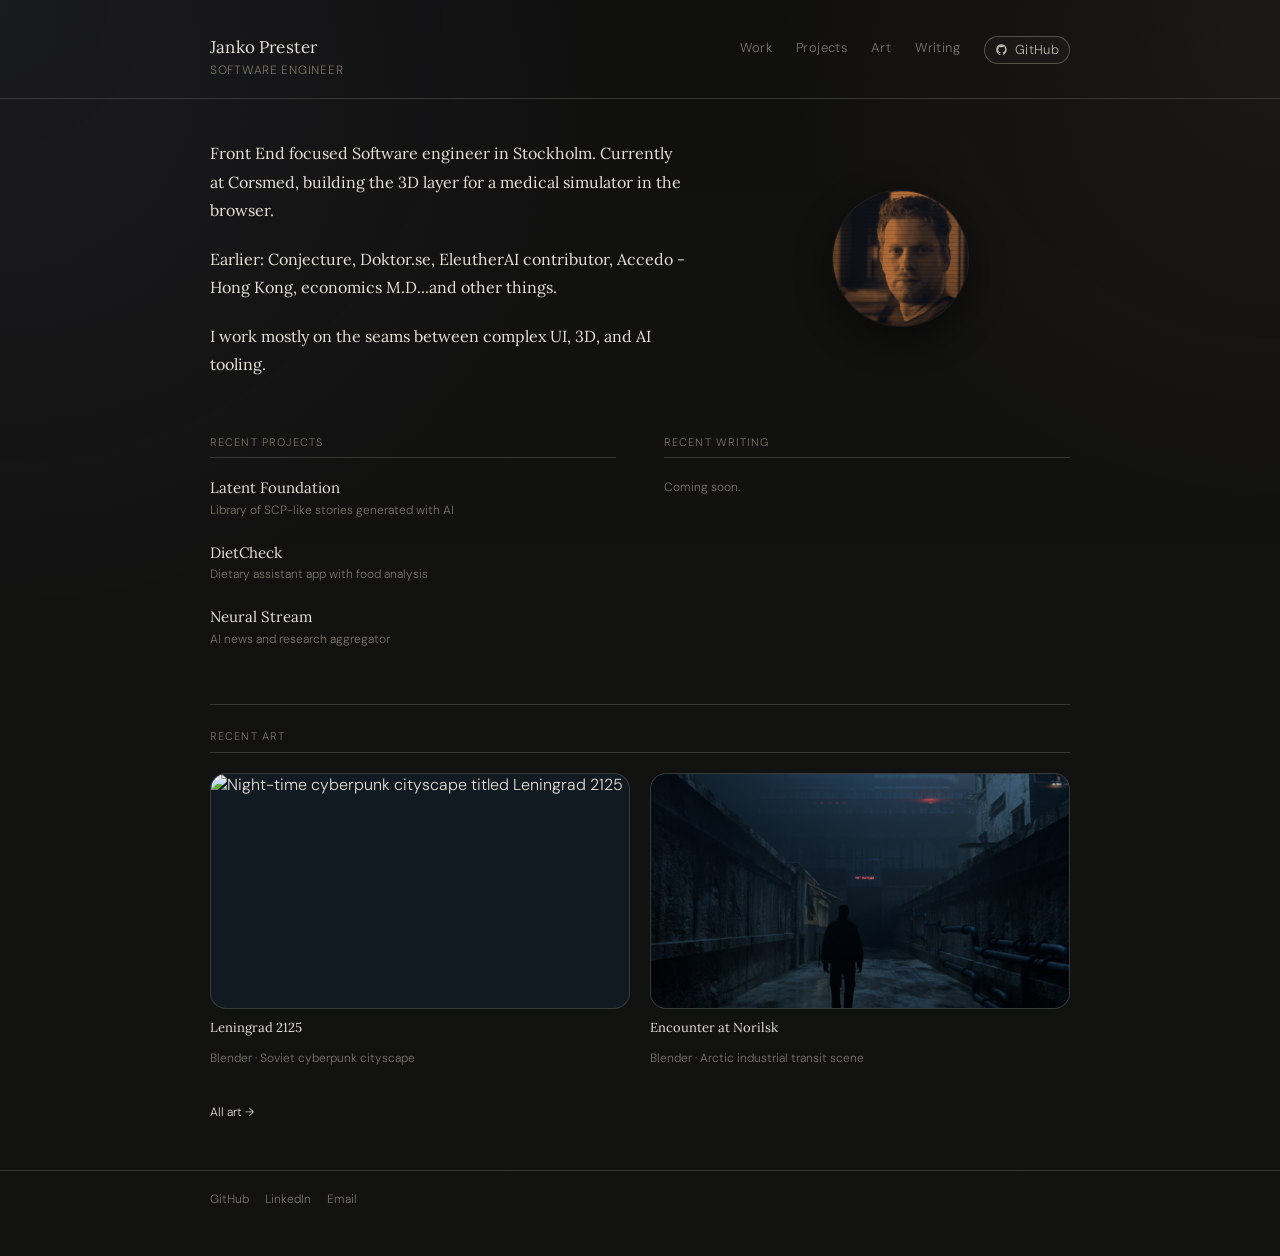
==== index.html @ cbc4a138 "Update artwork references and adjust GitHub link styling" ====
<!doctype html>
<html lang="en">
  <head>
    <meta charset="utf-8" />
    <meta name="viewport" content="width=device-width, initial-scale=1" />
    <title>Janko Prester</title>
    <meta
      name="description"
      content="Personal website of Janko Prester, software engineer in Stockholm working across complex web applications, 3D interfaces, and AI-assisted development."
    />
    <link rel="icon" href="/favicon.svg" type="image/svg+xml" />
    <link rel="preconnect" href="https://fonts.googleapis.com" />
    <link rel="preconnect" href="https://fonts.gstatic.com" crossorigin />
    <link
      href="https://fonts.googleapis.com/css2?family=Lora:ital,wght@0,400;0,500;1,400&family=DM+Sans:wght@300;400&display=swap"
      rel="stylesheet"
    />
    <script>
      document.documentElement.classList.add('js');
    </script>
    <link rel="stylesheet" href="styles/style.css" />
  </head>
  <body>
    <a class="skip-link" href="#main">Skip to content</a>
    <div class="site-shell">
      <div class="site-panel">
        <header class="site-header">
          <a class="site-brand" href="/">
            <span class="site-name">Janko Prester</span>
            <span class="site-title">Software Engineer</span>
          </a>
          <nav class="site-nav" aria-label="Primary" data-site-nav data-open="false">
            <button
              class="menu-toggle"
              type="button"
              aria-expanded="false"
              aria-controls="site-menu"
              aria-label="Toggle navigation"
              data-nav-toggle
            >
              <span class="menu-toggle-inner" aria-hidden="true">
                <span class="menu-toggle-bar"></span>
                <span class="menu-toggle-bar"></span>
                <span class="menu-toggle-bar"></span>
              </span>
            </button>
            <ul class="site-nav-links" id="site-menu" data-nav-menu>
              <li><a href="/work/">Work</a></li>
              <li><a href="/projects/">Projects</a></li>
              <li><a href="/art/">Art</a></li>
              <li><a href="/writing/">Writing</a></li>
              <li class="site-nav-link--github">
                <a href="https://github.com/jprester" target="_blank" rel="noopener noreferrer" aria-label="Janko Prester on GitHub">
                  <span class="nav-icon" aria-hidden="true">
                    <svg viewBox="0 0 16 16" xmlns="http://www.w3.org/2000/svg">
                      <path fill="currentColor" d="M8 1.5a6.5 6.5 0 0 0-2.06 12.67c.32.06.43-.14.43-.3v-1.06c-1.76.39-2.13-.75-2.13-.75-.29-.73-.7-.92-.7-.92-.57-.4.04-.4.04-.4.63.04.96.64.96.64.56.96 1.47.68 1.83.52.06-.41.22-.68.4-.84-1.4-.16-2.87-.7-2.87-3.1 0-.68.25-1.24.64-1.67-.06-.16-.28-.8.06-1.66 0 0 .53-.17 1.73.64A6 6 0 0 1 8 4.73c.56 0 1.11.08 1.63.24 1.2-.81 1.73-.64 1.73-.64.34.86.12 1.5.06 1.66.4.43.64 1 .64 1.67 0 2.4-1.47 2.93-2.88 3.1.23.2.43.57.43 1.14v1.69c0 .17.11.37.44.3A6.5 6.5 0 0 0 8 1.5Z"/>
                    </svg>
                  </span>
                  <span>GitHub</span>
                </a>
              </li>
            </ul>
          </nav>
        </header>

        <main class="page-content" id="main">
          <section class="home-intro" aria-labelledby="home-intro-title">
            <h1 class="visually-hidden" id="home-intro-title">Introduction</h1>
            <div class="home-intro-layout">
              <div class="home-intro-copy">
                <p>Front End focused Software engineer in Stockholm. Currently at Corsmed, building the 3D layer for a medical simulator in the browser.</p>
                <p>Earlier: Conjecture, Doktor.se, EleutherAI contributor, Accedo - Hong Kong, economics M.D...and other things.</p>
                <p>I work mostly on the seams between complex UI, 3D, and AI tooling.</p>
              </div>
              <aside class="intro-scene" aria-hidden="true">
                <div class="photo-frame">
                  <div class="photo-wrap">
                    <img class="photo-img" src="/public/img/janko_prester_profile_pic.jpg" alt="" />
                    <div class="photo-tone"></div>
                    <div class="photo-scanlines"></div>
                    <div class="photo-glitch"></div>
                    <div class="photo-vignette"></div>
                  </div>
                </div>
              </aside>
            </div>
          </section>

          <section class="home-streams" aria-label="Recent work streams">
            <div>
              <p class="section-label">Recent projects</p>
              <div class="entry-list">
                <a class="entry-card" href="/projects/">
                  <div class="entry-title">Latent Foundation</div>
                  <div class="entry-meta">Library of SCP-like stories generated with AI</div>
                </a>
                <a class="entry-card" href="/projects/">
                  <div class="entry-title">DietCheck</div>
                  <div class="entry-meta">Dietary assistant app with food analysis</div>
                </a>
                <a class="entry-card" href="https://neural-stream.vercel.app/" target="_blank" rel="noopener noreferrer">
                  <div class="entry-title">Neural Stream</div>
                  <div class="entry-meta">AI news and research aggregator</div>
                </a>
              </div>
            </div>

            <div>
              <p class="section-label">Recent writing</p>
              <p class="small-note" style="margin-top:0.6rem">Coming soon.</p>
              <!--
                <div class="entry-list">
                  <a class="entry-card" href="/writing/">
                    <div class="entry-title">Building the GPT-J frontend in 2021</div>
                    <div class="entry-meta">April 2026</div>
                  </a>
                  <a class="entry-card" href="/writing/">
                    <div class="entry-title">AI-assisted development workflows that actually work</div>
                    <div class="entry-meta">March 2026</div>
                  </a>
                </div>
              -->
            </div>
          </section>

          <section class="art-section" aria-labelledby="recent-art-title">
            <p class="section-label" id="recent-art-title">Recent art</p>
            <div class="art-grid">
              <article>
                <a class="art-thumb" href="/public/art/leningrad-2125.png" target="_blank" rel="noopener noreferrer">
                  <img
                    class="art-thumb-image"
                    src="/public/art/leningrad-2125.png"
                    alt="Night-time cyberpunk cityscape titled Leningrad 2125"
                    loading="lazy"
                    decoding="async"
                  />
                </a>
                <div class="art-caption">
                  <a class="art-title text-link" href="/art/">Leningrad 2125</a>
                  <p class="art-meta">Blender · Soviet cyberpunk cityscape</p>
                </div>
              </article>
              <article>
                <a class="art-thumb" href="/public/art/encounter-at-norilsk.png" target="_blank" rel="noopener noreferrer">
                  <img
                    class="art-thumb-image"
                    src="/public/art/encounter-at-norilsk.png"
                    alt="Snowy industrial station scene titled Encounter at Norilsk"
                    loading="lazy"
                    decoding="async"
                  />
                </a>
                <div class="art-caption">
                  <a class="art-title text-link" href="/art/">Encounter at Norilsk</a>
                  <p class="art-meta">Blender · Arctic industrial transit scene</p>
                </div>
              </article>
            </div>
            <p class="art-link-row">
              <a class="text-link small-note" href="/art/">All art →</a>
            </p>
          </section>
        </main>

        <footer class="footer">
          <div class="footer-inner">
            <!-- <p class="small-note">Static v1. Designed for a later content-driven expansion without changing the URL structure.</p> -->
            <div class="footer-links">
              <a href="https://github.com/jprester">GitHub</a>
              <a href="https://www.linkedin.com/in/jankoprester/">LinkedIn</a>
              <a href="mailto:janko.prester@gmail.com">Email</a>
            </div>
          </div>
        </footer>
      </div>
    </div>
    <script src="scripts/site.js"></script>
  </body>
</html>
---- styles/style.css ----
:root {
  color-scheme: dark;
  --page-background: #111110;
  --page-background-soft: #171715;
  --panel-background: rgba(17, 17, 16, 0.86);
  --panel-border: rgba(87, 86, 80, 0.55);
  --text-primary: #e4e0d8;
  --text-secondary: #bdb7ab;
  --text-muted: #7a756b;
  --text-faint: #605c55;
  --accent: #d2cdc0;
  --accent-soft: rgba(210, 205, 192, 0.16);
  --shadow-color: rgba(0, 0, 0, 0.24);
  --content-width: 860px;
  --page-padding: 2.5rem;
  --section-gap: 3.5rem;
  --border-hairline: 0.5px;
  --font-sans: "DM Sans", sans-serif;
  --font-serif: "Lora", serif;
}

* {
  box-sizing: border-box;
}

html {
  background: var(--page-background);
}

body {
  margin: 0;
  min-height: 100vh;
  font-family: var(--font-sans);
  font-weight: 300;
  color: var(--text-primary);
  background:
    radial-gradient(
      circle at top left,
      rgba(104, 111, 145, 0.12),
      transparent 34%
    ),
    radial-gradient(
      circle at top right,
      rgba(152, 119, 90, 0.09),
      transparent 28%
    ),
    linear-gradient(180deg, #0f0f0e 0%, #111110 24%, #121211 100%);
}

a {
  color: inherit;
}

img {
  max-width: 100%;
  display: block;
}

button,
input,
textarea,
select {
  font: inherit;
}

.site-shell {
  width: 100%;
}

.site-panel {
  min-height: 100vh;
}

.site-header {
  display: flex;
  justify-content: space-between;
  align-items: flex-start;
  gap: 2rem;
  padding: 2.25rem max(1.5rem, calc((100% - var(--content-width)) / 2)) 1.3rem;
  border-bottom: var(--border-hairline) solid var(--panel-border);
}

.site-brand {
  display: inline-flex;
  flex-direction: column;
  gap: 0.22rem;
  text-decoration: none;
}

.site-name {
  font-family: var(--font-serif);
  font-size: 1.0625rem;
  font-weight: 400;
  letter-spacing: 0.01em;
  color: var(--text-primary);
}

.site-title {
  font-size: 0.75rem;
  letter-spacing: 0.06em;
  text-transform: uppercase;
  color: var(--text-muted);
}

.site-nav {
  display: flex;
  align-items: center;
  gap: 1.5rem;
}

.menu-toggle {
  display: none;
  align-items: center;
  justify-content: center;
  width: 2.75rem;
  height: 2.75rem;
  padding: 0;
  border: var(--border-hairline) solid var(--panel-border);
  border-radius: 999px;
  background: rgba(255, 255, 255, 0.02);
  color: var(--text-secondary);
}

.menu-toggle:hover,
.menu-toggle:focus-visible {
  border-color: rgba(206, 200, 186, 0.45);
  color: var(--text-primary);
}

.menu-toggle-bar {
  width: 1rem;
  height: 1px;
  border-radius: 999px;
  background: currentColor;
  transition:
    transform 160ms ease,
    opacity 160ms ease;
}

.menu-toggle-inner {
  display: inline-flex;
  flex-direction: column;
  gap: 0.24rem;
}

.menu-toggle[aria-expanded="true"] .menu-toggle-bar:nth-child(1) {
  transform: translateY(5px) rotate(45deg);
}

.menu-toggle[aria-expanded="true"] .menu-toggle-bar:nth-child(2) {
  opacity: 0;
}

.menu-toggle[aria-expanded="true"] .menu-toggle-bar:nth-child(3) {
  transform: translateY(-5px) rotate(-45deg);
}

.site-nav-links {
  display: flex;
  flex-wrap: wrap;
  justify-content: flex-end;
  gap: 1.5rem;
  margin: 0;
  padding: 0;
  list-style: none;
}

.site-nav-links a {
  font-size: 0.8125rem;
  letter-spacing: 0.03em;
  text-decoration: none;
  color: var(--text-muted);
  transition: color 160ms ease;
}

.site-nav-link--github a {
  display: inline-flex;
  align-items: center;
  gap: 0.4rem;
  padding: 0.28rem 0.62rem;
  border: var(--border-hairline) solid rgba(178, 170, 155, 0.38);
  border-radius: 999px;
  color: var(--text-secondary);
  background: rgba(255, 255, 255, 0.025);
}

.site-nav-link--github .nav-icon {
  width: 0.84rem;
  height: 0.84rem;
  display: inline-flex;
  align-items: center;
  justify-content: center;
}

.site-nav-link--github .nav-icon svg {
  width: 100%;
  height: 100%;
  display: block;
}

.site-nav-links a:hover,
.site-nav-links a:focus-visible,
.site-nav-links a[aria-current="page"] {
  color: var(--text-primary);
}

.site-nav-link--github a:hover,
.site-nav-link--github a:focus-visible {
  border-color: rgba(216, 203, 181, 0.58);
  background: rgba(255, 255, 255, 0.05);
}

.page-content {
  padding: 2.5rem max(1.5rem, calc((100% - var(--content-width)) / 2)) 0;
}

.home-intro,
.page-intro {
  max-width: 37rem;
  margin-bottom: var(--section-gap);
}

.home-intro {
  max-width: none;
}

.work-page-intro {
  max-width: none;
}

.home-intro-layout {
  display: grid;
  grid-template-columns: minmax(0, 1fr) minmax(260px, 340px);
  align-items: center;
  gap: clamp(1.2rem, 4vw, 2.8rem);
}

.home-intro-copy {
  max-width: 37rem;
}

.work-intro-copy {
  max-width: 46rem;
}

.intro-scene {
  width: min(100%, 135px);
  justify-self: center;
  opacity: 0.88;
  transition: opacity 300ms ease;
}

.photo-frame {
  width: 100%;
  border-radius: 999px;
  overflow: hidden;
  box-shadow:
    0 0 0 1px rgba(255, 255, 255, 0.07),
    0 12px 40px rgba(0, 0, 0, 0.6);
}

/* Duotone: container bg = amber highlight, screen overlay = near-black shadow */
.photo-wrap {
  position: relative;
  background: #bf6d28;
  overflow: hidden;
  isolation: isolate;
}

.photo-img {
  display: block;
  width: 100%;
  aspect-ratio: 1 / 1;
  object-fit: cover;
  object-position: center 20%;
  filter: grayscale(1) contrast(1.15) brightness(1.05);
  mix-blend-mode: multiply;
  animation: photoZoom 24s ease-in-out infinite alternate;
}

/* Shadow tone: screen over dark = near-black in shadows */
.photo-tone {
  position: absolute;
  inset: 0;
  background: #0e111a;
  mix-blend-mode: screen;
  z-index: 1;
  pointer-events: none;
  transition: opacity 300ms ease;
}

/* Scrolling scanlines */
.photo-scanlines {
  position: absolute;
  inset: 0;
  z-index: 2;
  pointer-events: none;
  background: repeating-linear-gradient(
    to bottom,
    transparent,
    transparent 3px,
    rgba(0, 0, 0, 0.09) 3px,
    rgba(0, 0, 0, 0.09) 4px
  );
  animation: scanMove 16s linear infinite;
}

/* Periodic RGB-split glitch flash */
.photo-glitch {
  position: absolute;
  inset: 0;
  z-index: 3;
  pointer-events: none;
  opacity: 0;
  background: none;
  transform: none;
  animation: photoGlitch 12s step-start infinite;
}

/* Edge vignette */
.photo-vignette {
  position: absolute;
  inset: 0;
  z-index: 4;
  pointer-events: none;
  background: radial-gradient(
    ellipse 88% 90% at 50% 38%,
    transparent 42%,
    rgba(0, 0, 0, 0.58) 100%
  );
}

/* Hover: full opacity, freeze zoom, slightly reveal colour */
.intro-scene:hover {
  opacity: 1;
}

.intro-scene:hover .photo-tone {
  opacity: 0.7;
}

.intro-scene:hover .photo-img {
  animation-play-state: paused;
}

@keyframes photoZoom {
  from {
    transform: scale(1);
  }
  to {
    transform: scale(1.07);
  }
}

@keyframes scanMove {
  from {
    background-position: 0 0;
  }
  to {
    background-position: 0 80px;
  }
}

@keyframes photoGlitch {
  0% {
    opacity: 0;
    background: none;
    transform: none;
  }
  86% {
    opacity: 0;
    background: none;
    transform: none;
  }
  86.4% {
    opacity: 1;
    background: linear-gradient(
      to bottom,
      transparent 0%,
      transparent 19%,
      rgba(215, 45, 20, 0.36) 19%,
      rgba(215, 45, 20, 0.36) 29%,
      transparent 29%,
      transparent 63%,
      rgba(25, 55, 210, 0.32) 63%,
      rgba(25, 55, 210, 0.32) 75%,
      transparent 75%
    );
    transform: translateX(-9px);
  }
  86.9% {
    opacity: 1;
    background: linear-gradient(
      to bottom,
      transparent 0%,
      transparent 8%,
      rgba(25, 55, 210, 0.32) 8%,
      rgba(25, 55, 210, 0.32) 18%,
      transparent 18%,
      transparent 47%,
      rgba(215, 45, 20, 0.36) 47%,
      rgba(215, 45, 20, 0.36) 57%,
      transparent 57%
    );
    transform: translateX(9px);
  }
  87.3% {
    opacity: 1;
    background: linear-gradient(
      to bottom,
      transparent 34%,
      rgba(170, 170, 25, 0.24) 34%,
      rgba(170, 170, 25, 0.24) 41%,
      transparent 41%
    );
    transform: translateX(-4px) skewX(-1.5deg);
  }
  87.7% {
    opacity: 0;
    background: none;
    transform: none;
  }
  100% {
    opacity: 0;
    background: none;
    transform: none;
  }
}

.home-intro p,
.page-intro p,
.prose p {
  margin: 0;
  font-family: var(--font-serif);
  font-size: 1rem;
  line-height: 1.78;
  color: var(--text-primary);
}

.home-intro p + p,
.page-intro p + p,
.prose p + p {
  margin-top: 1.25rem;
}

.home-streams {
  display: grid;
  grid-template-columns: minmax(0, 1fr) minmax(0, 1fr);
  gap: 3rem;
  margin-bottom: var(--section-gap);
}

.section-label {
  margin: 0 0 1.25rem;
  padding-bottom: 0.55rem;
  border-bottom: var(--border-hairline) solid var(--panel-border);
  font-size: 0.6875rem;
  letter-spacing: 0.1em;
  text-transform: uppercase;
  color: var(--text-muted);
}

.entry-list {
  display: grid;
  gap: 1.45rem;
}

.entry-card {
  text-decoration: none;
}

.entry-title {
  margin: 0 0 0.22rem;
  font-family: var(--font-serif);
  font-size: 0.9375rem;
  font-weight: 400;
  color: var(--text-primary);
  text-decoration: none;
}

.entry-card:hover .entry-title,
.entry-card:focus-visible .entry-title,
.text-link:hover,
.text-link:focus-visible {
  color: var(--accent);
}

.entry-meta,
.entry-summary,
.art-meta,
.small-note,
.footer-links a,
.list-meta,
.status-pill {
  font-size: 0.75rem;
  line-height: 1.55;
  color: var(--text-muted);
}

.entry-summary,
.list-summary {
  margin: 0.22rem 0 0;
}

.art-section {
  padding-top: 1.5rem;
  border-top: var(--border-hairline) solid var(--panel-border);
}

.art-grid,
.project-grid {
  display: grid;
  grid-template-columns: repeat(2, minmax(0, 1fr));
  gap: 1.25rem;
}

.art-card,
.project-card,
.list-card {
  padding: 0;
  border-radius: 18px;
}

.art-thumb {
  display: block;
  width: 100%;
  aspect-ratio: 16 / 9;
  border: var(--border-hairline) solid var(--panel-border);
  border-radius: 16px;
  background: #111921;
  overflow: hidden;
  text-decoration: none;
}

.art-thumb-image {
  display: block;
  width: 100%;
  height: 100%;
  object-fit: cover;
}

.art-caption {
  margin-top: 0.45rem;
}

.art-title {
  display: inline-block;
  font-family: var(--font-serif);
  font-size: 0.8125rem;
  font-weight: 400;
  text-decoration: none;
  color: var(--text-primary);
}

.text-link {
  text-decoration: none;
  color: var(--text-primary);
  transition: color 160ms ease;
}

.text-link--icon {
  display: inline-flex;
  align-items: center;
  gap: 0.42rem;
}

.link-icon {
  display: inline-flex;
  align-items: center;
  justify-content: center;
  width: 0.92rem;
  height: 0.92rem;
  flex: 0 0 auto;
  font-size: 0.9rem;
  line-height: 1;
  color: var(--text-muted);
  opacity: 0.9;
  transition:
    color 160ms ease,
    opacity 160ms ease,
    transform 160ms ease;
}

.link-icon svg {
  width: 100%;
  height: 100%;
  display: block;
}

.text-link--icon:hover .link-icon,
.text-link--icon:focus-visible .link-icon {
  color: var(--accent);
  opacity: 1;
  transform: translateY(-0.5px);
}

.pill-link {
  display: inline-flex;
  align-items: center;
  gap: 0.4rem;
  padding: 0.28rem 0.62rem;
  border: var(--border-hairline) solid rgba(178, 170, 155, 0.38);
  border-radius: 999px;
  color: var(--text-secondary);
  background: rgba(255, 255, 255, 0.025);
}

.pill-link:hover,
.pill-link:focus-visible {
  color: var(--text-primary);
  border-color: rgba(216, 203, 181, 0.58);
  background: rgba(255, 255, 255, 0.05);
}

.work-cv-link-row {
  margin: 2rem 0;
}

.art-link-row {
  margin-top: 1.25rem;
}

.page-grid {
  display: grid;
  gap: 1.5rem;
}

.page-grid + .page-grid,
.prose + .page-grid,
.page-intro + .prose,
.page-intro + .page-grid {
  margin-top: 2rem;
}

.list-card,
.project-card {
  padding: 1.1rem 1.15rem 1rem;
  border: var(--border-hairline) solid var(--panel-border);
  background: rgba(255, 255, 255, 0.02);
}

.work-cv-card {
  width: min(100%, 26rem);
  margin: 1.1rem 0 1.35rem;
}

.work-cv-card .project-links {
  margin-top: 0.85rem;
  padding-top: 0;
}

.project-card {
  display: flex;
  flex-direction: column;
}

.list-card-title,
.project-card-title {
  margin: 0;
  font-family: var(--font-serif);
  font-size: 1rem;
  font-weight: 400;
  color: var(--text-primary);
}

.list-meta,
.project-stack {
  margin: 0.25rem 0 0;
}

.list-summary,
.project-summary {
  margin: 0.65rem 0 0;
  color: var(--text-secondary);
}

.project-links,
.footer-links {
  display: flex;
  flex-wrap: wrap;
  gap: 1rem;
}

.project-links {
  margin-top: auto;
  padding-top: 0.85rem;
}

.page-heading {
  margin: 0 0 0.5rem;
  font-family: var(--font-serif);
  font-size: clamp(1.65rem, 4vw, 2.45rem);
  font-weight: 400;
  line-height: 1.08;
  color: var(--text-primary);
}

.kicker-row {
  display: flex;
  gap: 0.75rem;
  align-items: center;
  margin-bottom: 1rem;
}

.status-pill {
  display: inline-flex;
  align-items: center;
  padding: 0.22rem 0.55rem;
  border: var(--border-hairline) solid var(--panel-border);
  border-radius: 999px;
  letter-spacing: 0.04em;
  text-transform: uppercase;
}

.small-note {
  margin: 0;
}

.footer {
  margin-top: 3rem;
  padding: 1.2rem max(1.5rem, calc((100% - var(--content-width)) / 2)) 3rem;
  border-top: var(--border-hairline) solid var(--panel-border);
}

.footer-inner {
  display: flex;
  justify-content: space-between;
  gap: 1rem;
  align-items: center;
}

.footer-links a {
  text-decoration: none;
}

.footer-links a:hover,
.footer-links a:focus-visible {
  color: var(--text-primary);
}

.skip-link {
  position: absolute;
  top: -3rem;
  left: 1rem;
  z-index: 10;
  padding: 0.5rem 0.8rem;
  border-radius: 999px;
  background: var(--text-primary);
  color: var(--page-background);
  text-decoration: none;
}

.skip-link:focus {
  top: 1rem;
}

.visually-hidden {
  position: absolute;
  width: 1px;
  height: 1px;
  padding: 0;
  margin: -1px;
  overflow: hidden;
  clip: rect(0, 0, 0, 0);
  white-space: nowrap;
  border: 0;
}

@media (max-width: 820px) {
  .home-intro-layout {
    grid-template-columns: minmax(0, 1fr);
  }

  .intro-scene {
    justify-self: center;
  }

  .home-streams {
    gap: 2rem;
  }
}

@media (max-width: 680px) {
  :root {
    --page-padding: 1.2rem;
    --section-gap: 2.6rem;
  }

  .site-header {
    align-items: center;
    position: relative;
  }

  .js .menu-toggle {
    display: inline-flex;
  }

  .js .site-nav-links {
    display: none;
    position: absolute;
    top: 100%;
    left: 0;
    right: 0;
    z-index: 20;
    background: var(--page-background);
    border-top: var(--border-hairline) solid var(--panel-border);
    border-bottom: var(--border-hairline) solid var(--panel-border);
    padding: 0.25rem max(1.5rem, calc((100% - var(--content-width)) / 2)) 0.5rem;
    flex-direction: column;
    gap: 0;
  }

  .js .site-nav[data-open="true"] .site-nav-links {
    display: flex;
  }

  .site-nav-links a {
    display: block;
    padding: 0.65rem 0;
  }

  .site-nav-link--github a {
    display: block;
    padding: 0.65rem 0;
    margin-top: 0;
    border: 0;
    border-radius: 0;
    background: transparent;
    color: var(--text-muted);
  }

  .site-nav-link--github .nav-icon {
    display: none;
  }

  .page-content {
    padding-top: 1.8rem;
  }

  .home-intro,
  .page-intro {
    max-width: none;
  }

  .intro-scene {
    width: min(100%, 120px);
    justify-self: center;
  }

  .home-intro p,
  .page-intro p,
  .prose p {
    font-size: 0.95rem;
  }

  .home-streams,
  .art-grid,
  .project-grid {
    grid-template-columns: 1fr;
  }

  .art-grid {
    gap: 0.95rem;
  }

  .footer-inner {
    flex-direction: column;
    align-items: flex-start;
  }
}

@media (prefers-reduced-motion: reduce) {
  .photo-img,
  .photo-scanlines,
  .photo-glitch {
    animation: none !important;
  }
}
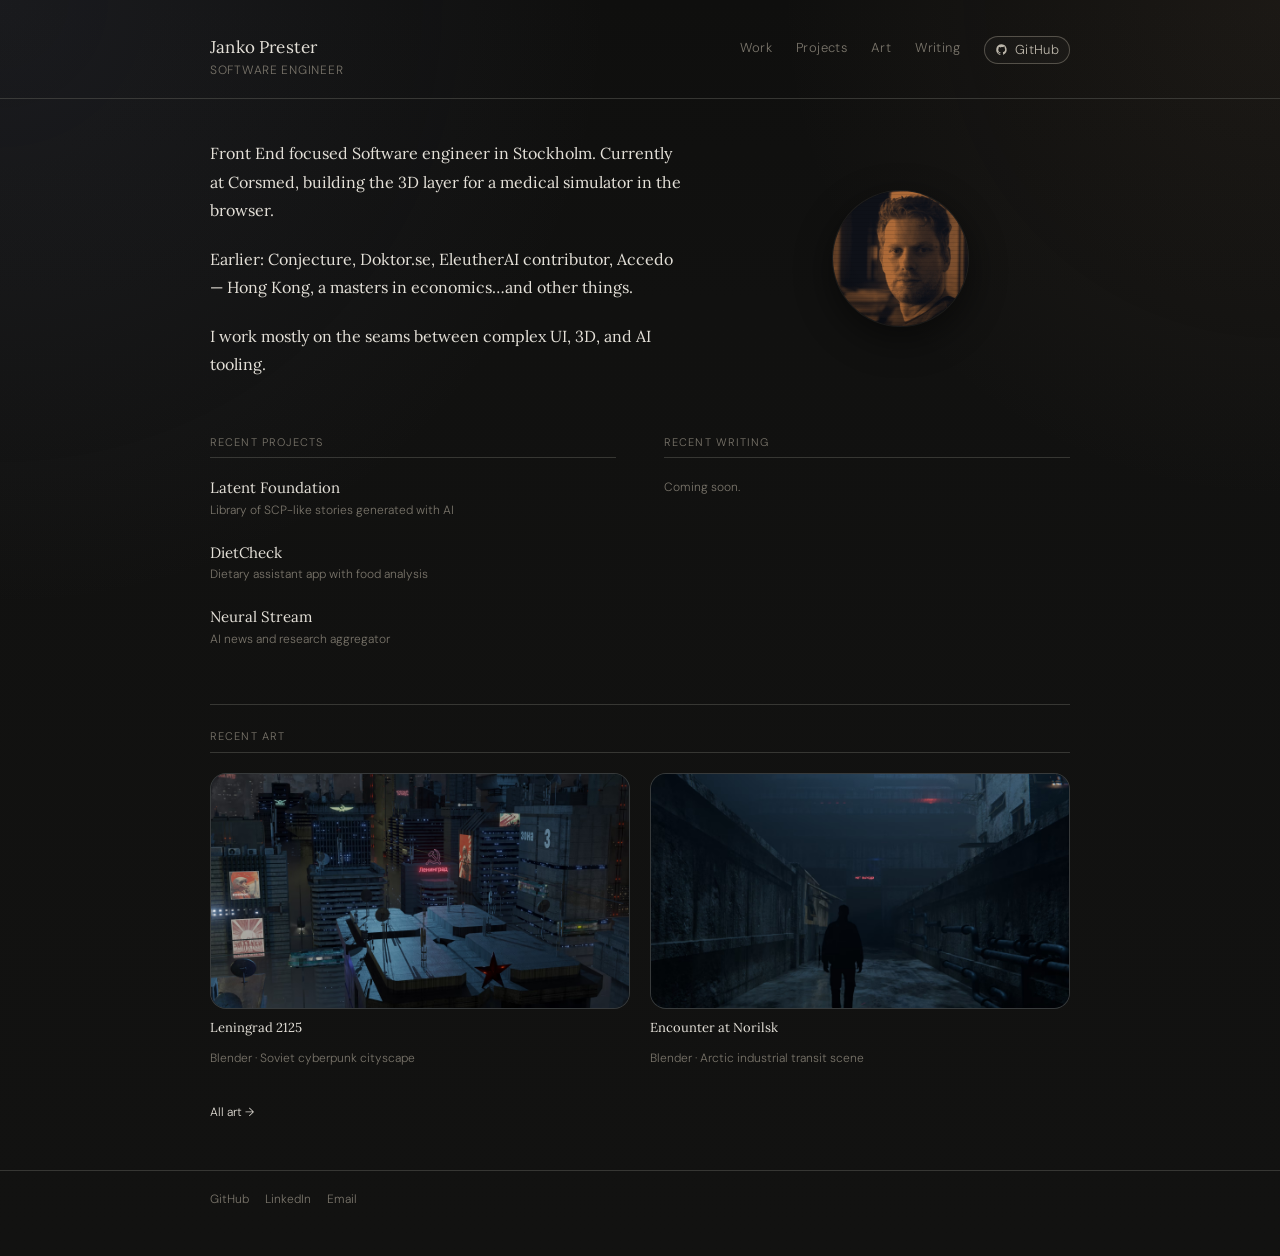
==== commit ddf44bf4: "Optimize images, add OG meta, remove Font Awesome, fix copy" ====
--- a/index.html
+++ b/index.html
@@ -8,6 +8,19 @@
       name="description"
       content="Personal website of Janko Prester, software engineer in Stockholm working across complex web applications, 3D interfaces, and AI-assisted development."
     />
+    <link rel="canonical" href="https://www.jankoprester.com/" />
+    <meta property="og:type" content="website" />
+    <meta property="og:site_name" content="Janko Prester" />
+    <meta property="og:title" content="Janko Prester — Software Engineer" />
+    <meta property="og:description" content="Frontend software engineer in Stockholm working across complex web applications, 3D interfaces, and AI tooling." />
+    <meta property="og:url" content="https://www.jankoprester.com/" />
+    <meta property="og:image" content="https://www.jankoprester.com/public/art/og-image.jpg" />
+    <meta property="og:image:width" content="1200" />
+    <meta property="og:image:height" content="630" />
+    <meta name="twitter:card" content="summary_large_image" />
+    <meta name="twitter:title" content="Janko Prester — Software Engineer" />
+    <meta name="twitter:description" content="Frontend software engineer in Stockholm working across complex web applications, 3D interfaces, and AI tooling." />
+    <meta name="twitter:image" content="https://www.jankoprester.com/public/art/og-image.jpg" />
     <link rel="icon" href="/favicon.svg" type="image/svg+xml" />
     <link rel="preconnect" href="https://fonts.googleapis.com" />
     <link rel="preconnect" href="https://fonts.gstatic.com" crossorigin />
@@ -69,7 +82,7 @@
             <div class="home-intro-layout">
               <div class="home-intro-copy">
                 <p>Front End focused Software engineer in Stockholm. Currently at Corsmed, building the 3D layer for a medical simulator in the browser.</p>
-                <p>Earlier: Conjecture, Doktor.se, EleutherAI contributor, Accedo - Hong Kong, economics M.D...and other things.</p>
+                <p>Earlier: Conjecture, Doktor.se, EleutherAI contributor, Accedo — Hong Kong, a masters in economics…and other things.</p>
                 <p>I work mostly on the seams between complex UI, 3D, and AI tooling.</p>
               </div>
               <aside class="intro-scene" aria-hidden="true">
@@ -127,14 +140,17 @@
             <p class="section-label" id="recent-art-title">Recent art</p>
             <div class="art-grid">
               <article>
-                <a class="art-thumb" href="/public/art/leningrad-2125.png" target="_blank" rel="noopener noreferrer">
-                  <img
-                    class="art-thumb-image"
-                    src="/public/art/leningrad-2125.png"
-                    alt="Night-time cyberpunk cityscape titled Leningrad 2125"
-                    loading="lazy"
-                    decoding="async"
-                  />
+                <a class="art-thumb" href="/public/art/leningrad-2125.jpg" target="_blank" rel="noopener noreferrer">
+                  <picture>
+                    <source srcset="/public/art/leningrad-2125.avif" type="image/avif" />
+                    <img
+                      class="art-thumb-image"
+                      src="/public/art/leningrad-2125.jpg"
+                      alt="Night-time cyberpunk cityscape titled Leningrad 2125"
+                      loading="lazy"
+                      decoding="async"
+                    />
+                  </picture>
                 </a>
                 <div class="art-caption">
                   <a class="art-title text-link" href="/art/">Leningrad 2125</a>
@@ -142,14 +158,17 @@
                 </div>
               </article>
               <article>
-                <a class="art-thumb" href="/public/art/encounter-at-norilsk.png" target="_blank" rel="noopener noreferrer">
-                  <img
-                    class="art-thumb-image"
-                    src="/public/art/encounter-at-norilsk.png"
-                    alt="Snowy industrial station scene titled Encounter at Norilsk"
-                    loading="lazy"
-                    decoding="async"
-                  />
+                <a class="art-thumb" href="/public/art/encounter-at-norilsk.jpg" target="_blank" rel="noopener noreferrer">
+                  <picture>
+                    <source srcset="/public/art/encounter-at-norilsk.avif" type="image/avif" />
+                    <img
+                      class="art-thumb-image"
+                      src="/public/art/encounter-at-norilsk.jpg"
+                      alt="Snowy industrial station scene titled Encounter at Norilsk"
+                      loading="lazy"
+                      decoding="async"
+                    />
+                  </picture>
                 </a>
                 <div class="art-caption">
                   <a class="art-title text-link" href="/art/">Encounter at Norilsk</a>
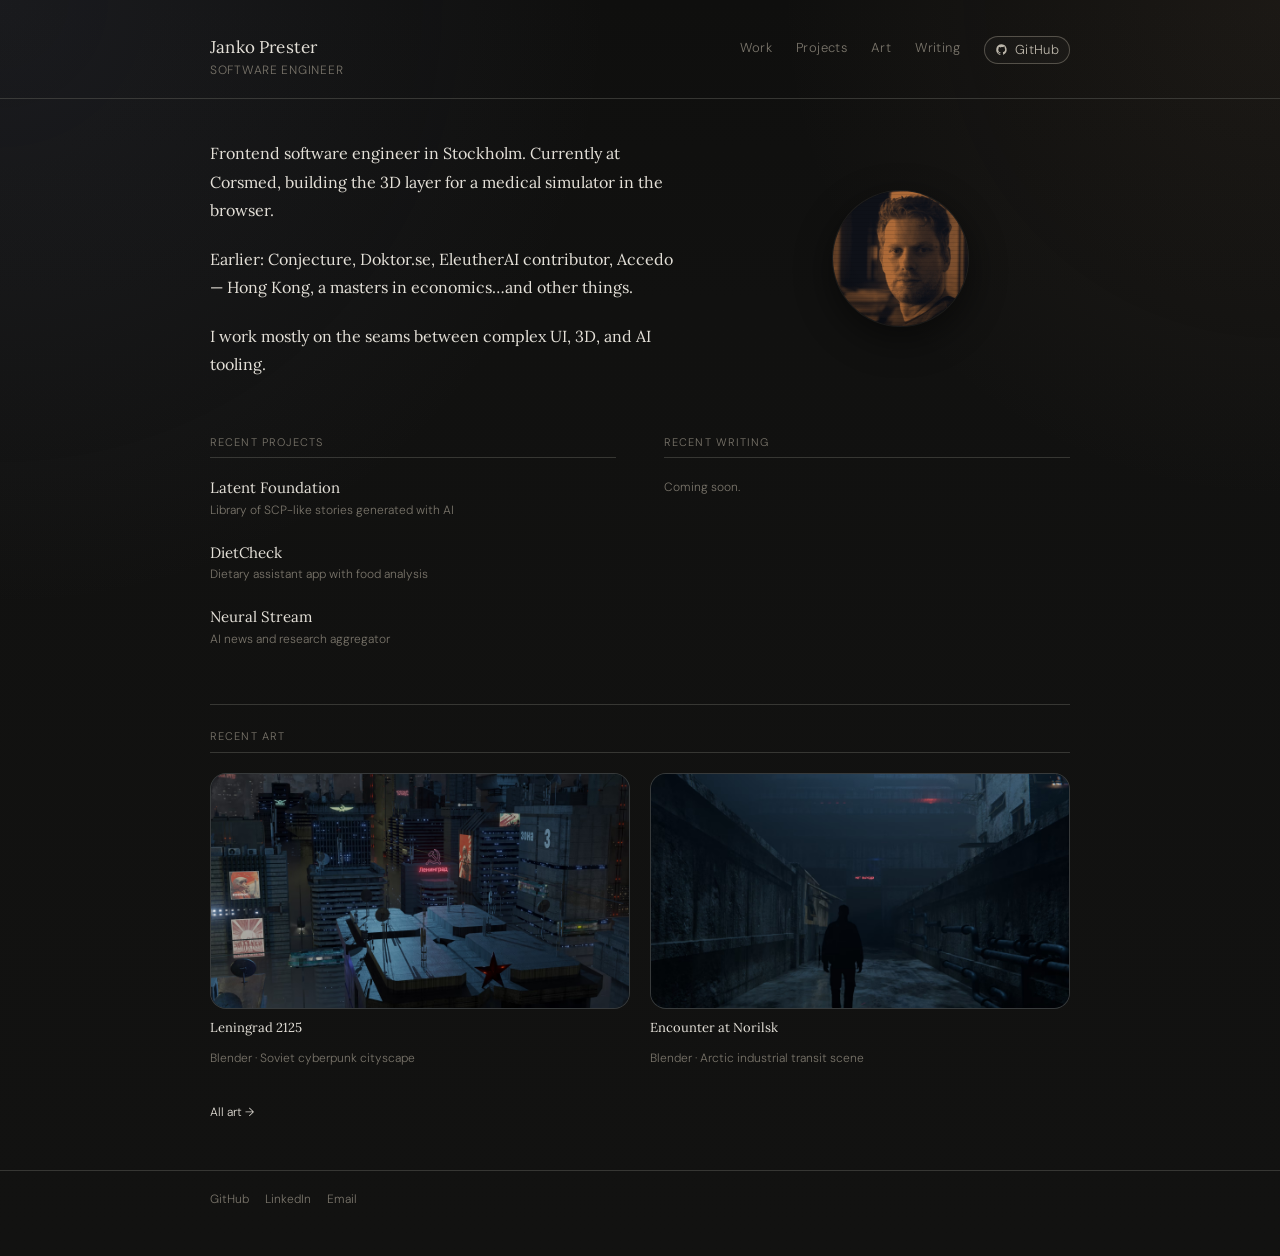
==== commit 9f1fcdf9: "Remove claude settings file and update .gitignore; correct 'Front End' to 'Frontend' in index.html" ====
--- a/index.html
+++ b/index.html
@@ -81,7 +81,7 @@
             <h1 class="visually-hidden" id="home-intro-title">Introduction</h1>
             <div class="home-intro-layout">
               <div class="home-intro-copy">
-                <p>Front End focused Software engineer in Stockholm. Currently at Corsmed, building the 3D layer for a medical simulator in the browser.</p>
+                <p>Frontend software engineer in Stockholm. Currently at Corsmed, building the 3D layer for a medical simulator in the browser.</p>
                 <p>Earlier: Conjecture, Doktor.se, EleutherAI contributor, Accedo — Hong Kong, a masters in economics…and other things.</p>
                 <p>I work mostly on the seams between complex UI, 3D, and AI tooling.</p>
               </div>
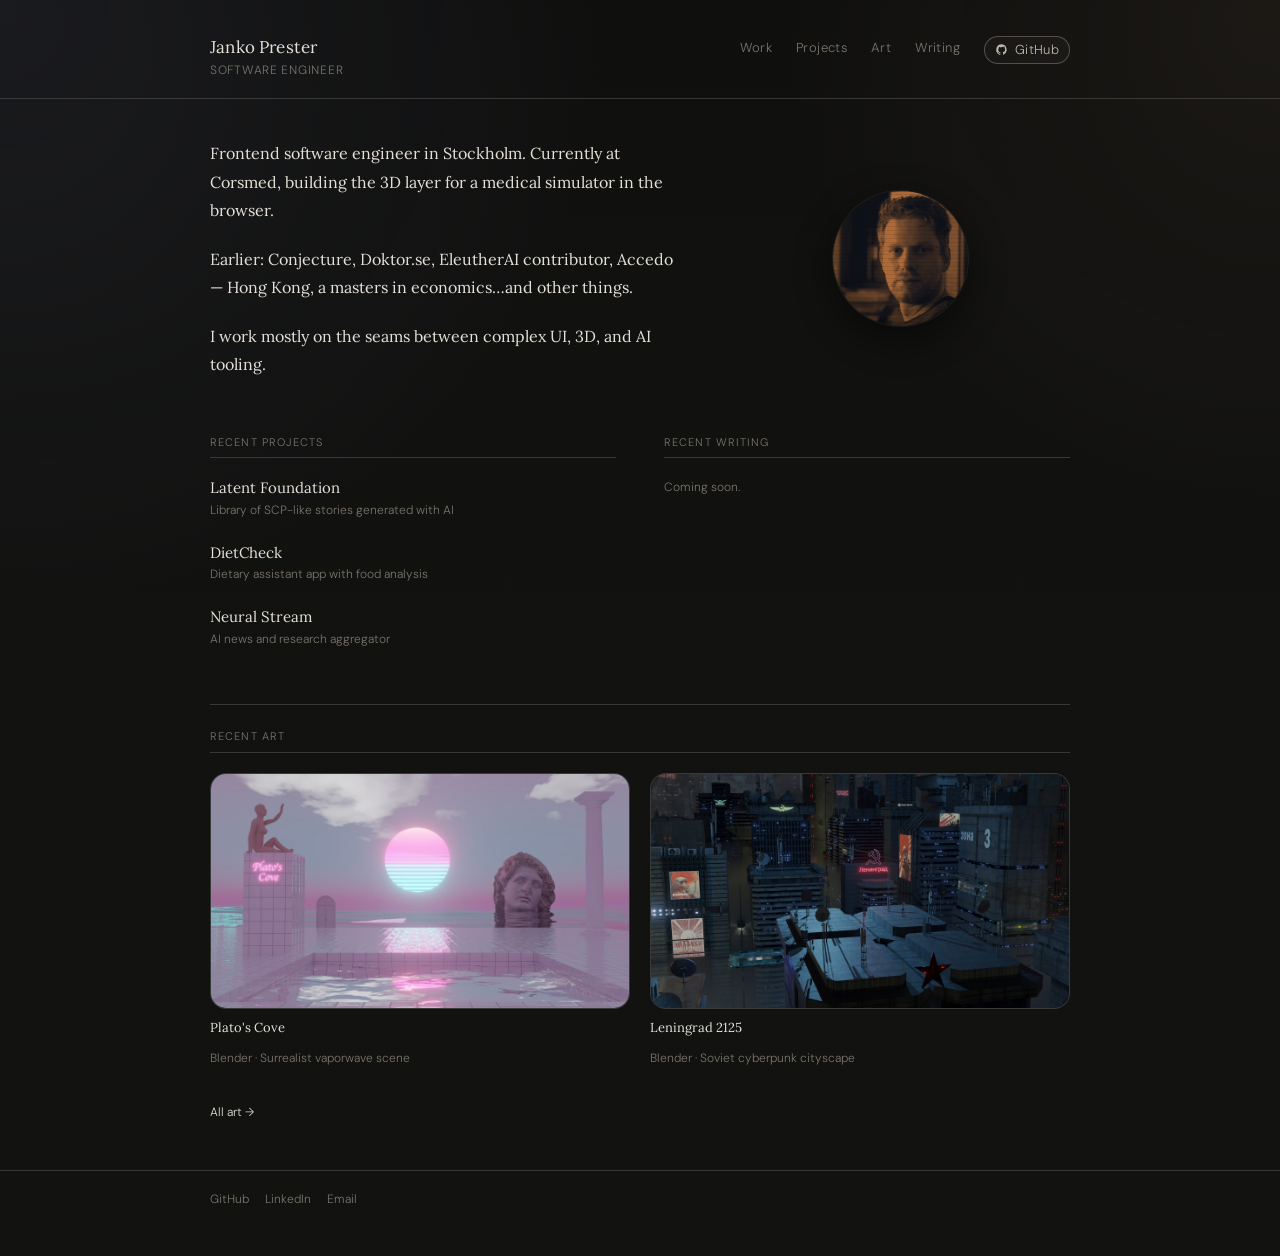
==== commit eeaeab1e: "add new art item" ====
--- a/index.html
+++ b/index.html
@@ -140,6 +140,24 @@
             <p class="section-label" id="recent-art-title">Recent art</p>
             <div class="art-grid">
               <article>
+                <a class="art-thumb" href="/public/art/platos-cove-beach-bar.jpg" target="_blank" rel="noopener noreferrer">
+                  <picture>
+                    <source srcset="/public/art/platos-cove-beach-bar.avif" type="image/avif" />
+                    <img
+                      class="art-thumb-image"
+                      src="/public/art/platos-cove-beach-bar.jpg"
+                      alt="Dreamlike vaporwave scene with neon sun, classical statues, and tiled pool titled Plato's Cove"
+                      loading="lazy"
+                      decoding="async"
+                    />
+                  </picture>
+                </a>
+                <div class="art-caption">
+                  <a class="art-title text-link" href="/art/">Plato's Cove</a>
+                  <p class="art-meta">Blender · Surrealist vaporwave scene</p>
+                </div>
+              </article>
+              <article>
                 <a class="art-thumb" href="/public/art/leningrad-2125.jpg" target="_blank" rel="noopener noreferrer">
                   <picture>
                     <source srcset="/public/art/leningrad-2125.avif" type="image/avif" />
@@ -155,24 +173,6 @@
                 <div class="art-caption">
                   <a class="art-title text-link" href="/art/">Leningrad 2125</a>
                   <p class="art-meta">Blender · Soviet cyberpunk cityscape</p>
-                </div>
-              </article>
-              <article>
-                <a class="art-thumb" href="/public/art/encounter-at-norilsk.jpg" target="_blank" rel="noopener noreferrer">
-                  <picture>
-                    <source srcset="/public/art/encounter-at-norilsk.avif" type="image/avif" />
-                    <img
-                      class="art-thumb-image"
-                      src="/public/art/encounter-at-norilsk.jpg"
-                      alt="Snowy industrial station scene titled Encounter at Norilsk"
-                      loading="lazy"
-                      decoding="async"
-                    />
-                  </picture>
-                </a>
-                <div class="art-caption">
-                  <a class="art-title text-link" href="/art/">Encounter at Norilsk</a>
-                  <p class="art-meta">Blender · Arctic industrial transit scene</p>
                 </div>
               </article>
             </div>
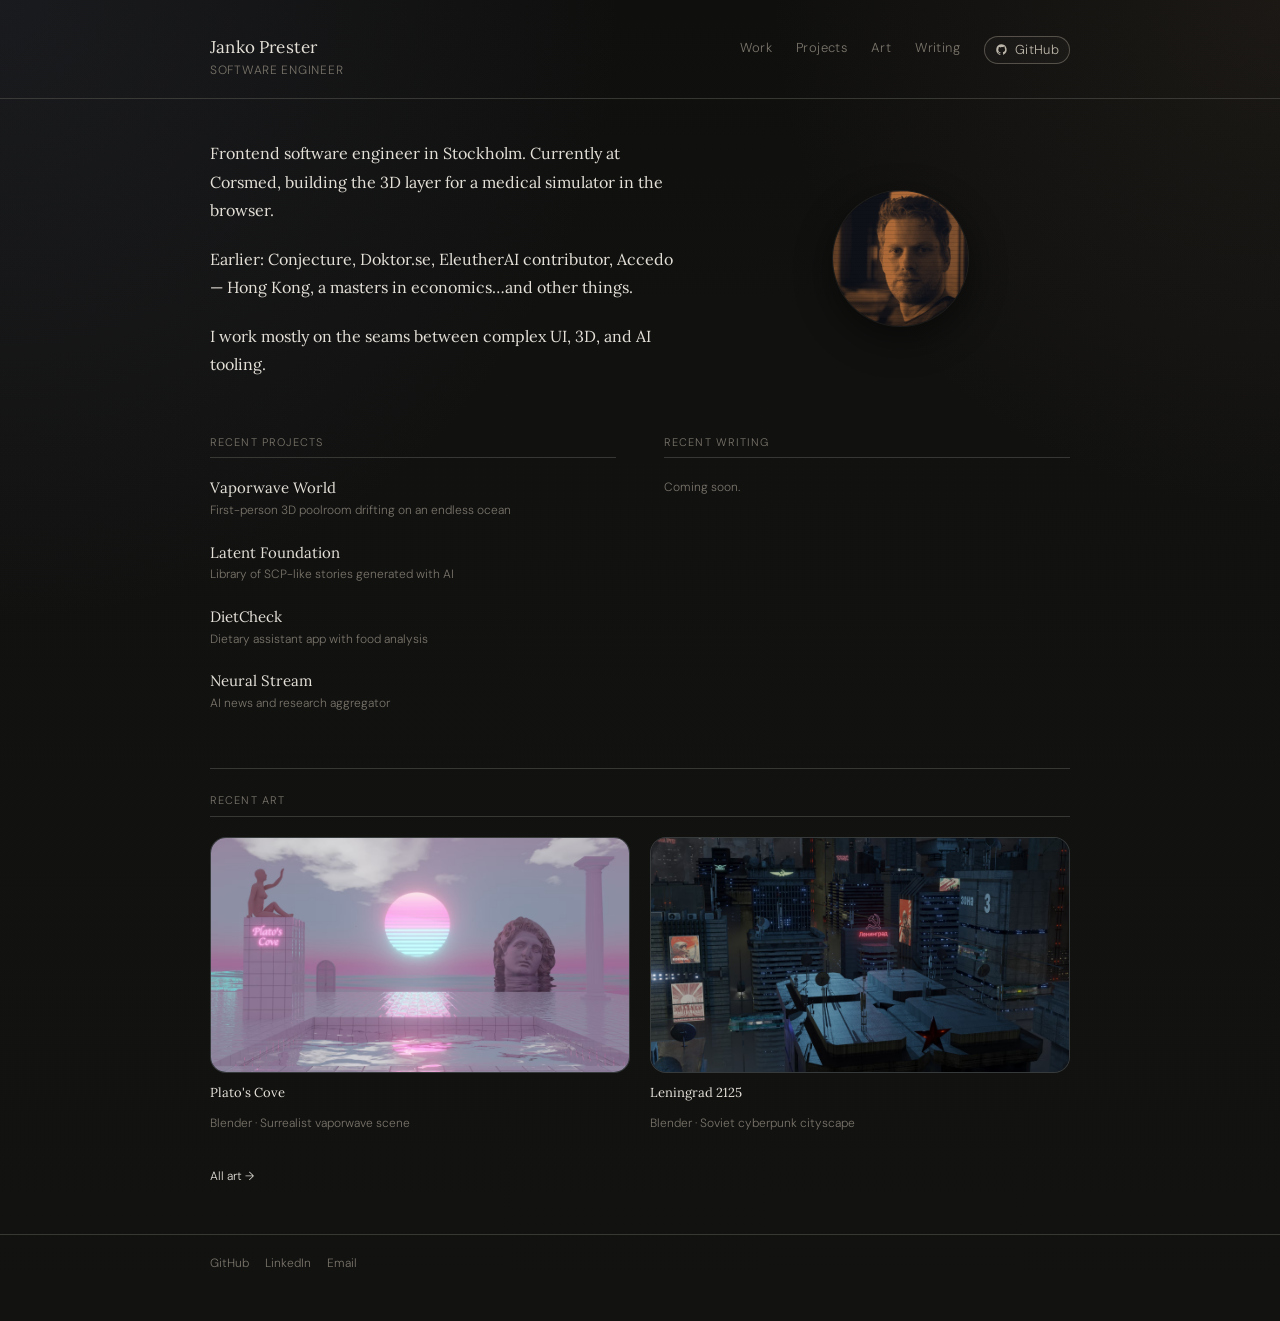
==== commit 3ac6edc7: "add: include Vaporwave World project details and link" ====
--- a/index.html
+++ b/index.html
@@ -103,6 +103,10 @@
             <div>
               <p class="section-label">Recent projects</p>
               <div class="entry-list">
+                <a class="entry-card" href="https://vaporwave-world.pages.dev/" target="_blank" rel="noopener noreferrer">
+                  <div class="entry-title">Vaporwave World</div>
+                  <div class="entry-meta">First-person 3D poolroom drifting on an endless ocean</div>
+                </a>
                 <a class="entry-card" href="/projects/">
                   <div class="entry-title">Latent Foundation</div>
                   <div class="entry-meta">Library of SCP-like stories generated with AI</div>
